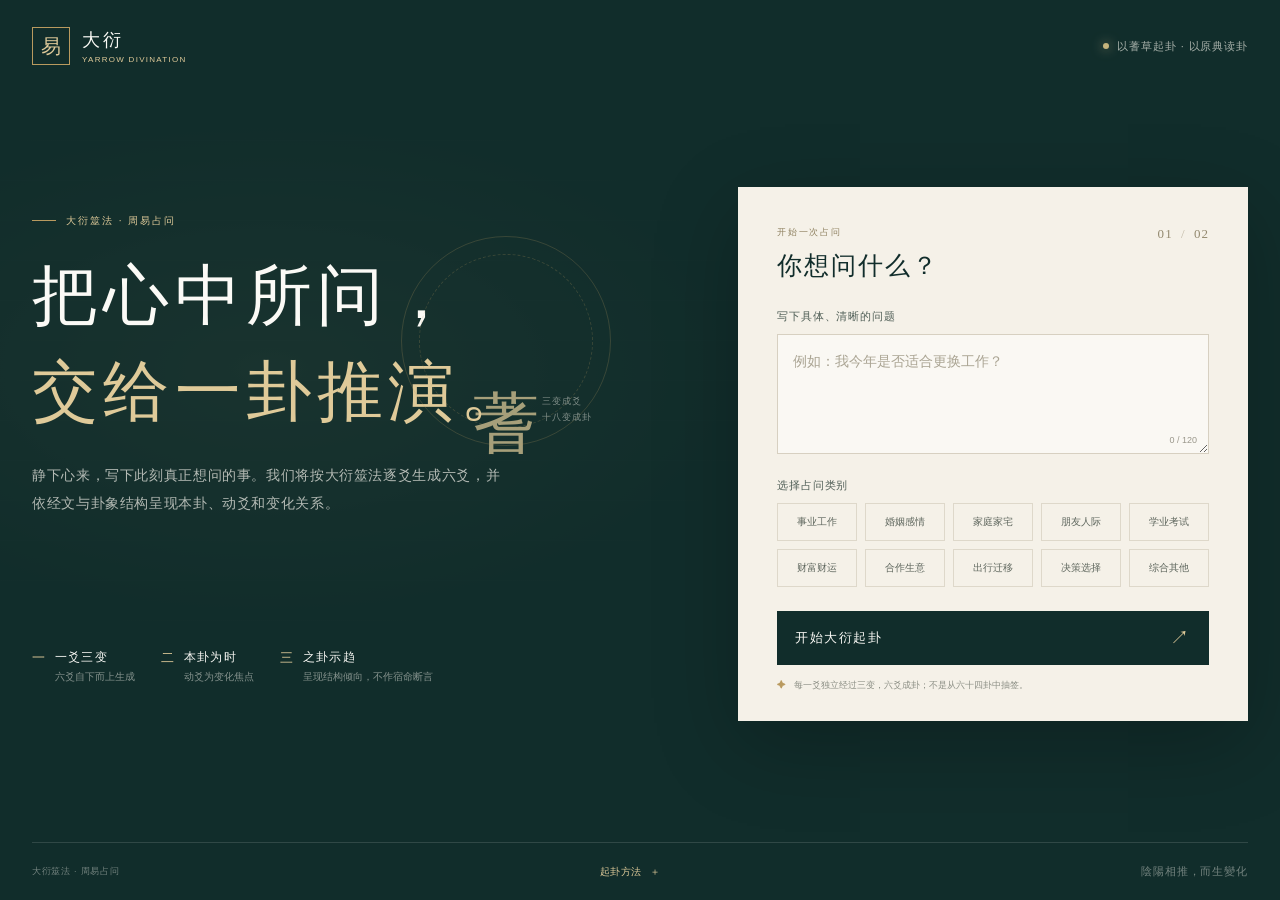
==== public/result.html @ 7d2dc554 "Prepare V4 H5 deployment for Vercel" ====
<!doctype html>
<html lang="zh-CN">
<head>
  <meta charset="utf-8">
  <meta name="viewport" content="width=device-width, initial-scale=1">
  <meta name="theme-color" content="#112d2b">
  <meta name="description" content="查看本卦、动爻、变卦与互卦、错卦、综卦。">
  <title>卦象结果 · 大衍易占</title>
  <link rel="stylesheet" href="assets/app.css">
  <script type="module" src="assets/result.js"></script>
</head>
<body class="result-page">
  <header class="site-header result-header wrap">
    <a class="brand" href="index.html" aria-label="返回大衍易占首页">
      <span class="brand-seal" aria-hidden="true">易</span>
      <span><strong>大衍</strong><small>YARROW DIVINATION</small></span>
    </a>
    <button class="back-button" id="new-question" type="button"><span aria-hidden="true">←</span> 再问一卦</button>
  </header>

  <main class="result-wrap wrap" id="result-root" aria-live="polite">
    <div class="loading-state"><span class="loading-mark">易</span><p>正在载入卦象与原典资料…</p></div>
  </main>

  <footer class="site-footer result-footer wrap">
    <span>判断主线：本卦 → 动爻 → 变卦</span>
    <span class="footer-mark">辅助参考：互卦 · 错卦 · 综卦</span>
  </footer>
</body>
</html>
---- public/assets/app.css ----
@charset "UTF-8";
:root {
  color-scheme: light;
  --ink: #112d2b;
  --ink-soft: #244541;
  --jade: #718b70;
  --jade-light: #dce4d9;
  --gold: #b99a5f;
  --gold-light: #dfca99;
  --paper: #f5f1e8;
  --paper-deep: #eae3d5;
  --white: #fbfaf6;
  --text: #263a37;
  --muted: #79817a;
  --line: #e2dccf;
  --serif: "Noto Serif SC", "Songti SC", "STSong", "SimSun", serif;
  --sans: "Noto Sans SC", "Microsoft YaHei", "PingFang SC", sans-serif;
  font-family: var(--sans);
  color: var(--text);
  background: var(--paper);
  font-synthesis: none;
  text-rendering: optimizeLegibility;
}
* { box-sizing: border-box; }
html { min-width: 320px; background: var(--paper); }
body { min-width: 320px; margin: 0; min-height: 100vh; }
button, textarea { font: inherit; }
button { color: inherit; }
button:focus-visible, textarea:focus-visible, input:focus-visible + span { outline: 2px solid var(--gold); outline-offset: 3px; }
.wrap { width: min(1220px, calc(100% - 64px)); margin-inline: auto; }
.home-page { overflow-x: hidden; background: var(--ink); color: var(--white); position: relative; }
.home-page::before { content: ""; position: absolute; inset: 0; pointer-events: none; opacity: .18; background: radial-gradient(ellipse at 21% 41%, rgba(202,184,133,.25), transparent 36%), repeating-linear-gradient(0deg, transparent 0 39px, rgba(255,255,255,.035) 40px); }
.site-header { position: relative; z-index: 1; display: flex; align-items: center; justify-content: space-between; padding-block: 27px; }
.brand { display: inline-flex; align-items: center; gap: 12px; color: inherit; text-decoration: none; }
.brand-seal { width: 38px; height: 38px; display: grid; place-items: center; border: 1px solid var(--gold); color: var(--gold-light); font: 20px var(--serif); }
.brand strong { display: block; font: 600 18px var(--serif); letter-spacing: .18em; }
.brand small { display: block; margin-top: 3px; color: var(--gold-light); font-size: 8px; letter-spacing: .16em; }
.header-note { color: rgba(250,248,240,.64); font-size: 11px; letter-spacing: .08em; }
.status-dot { display: inline-block; width: 6px; height: 6px; margin-right: 8px; vertical-align: 1px; border-radius: 50%; background: #c5b47d; box-shadow: 0 0 12px rgba(223,202,153,.7); }
.home-layout { position: relative; z-index: 1; display: grid; grid-template-columns: minmax(0, 1fr) minmax(420px, 510px); align-items: center; gap: clamp(48px, 8vw, 128px); min-height: calc(100vh - 150px); padding-block: 42px 68px; }
.home-intro { position: relative; min-height: 520px; display: flex; flex-direction: column; justify-content: center; padding-block: 20px 30px; }
.eyebrow { margin: 0 0 20px; color: var(--gold-light); font-size: 10px; letter-spacing: .2em; text-transform: uppercase; }
.eyebrow-line { display: inline-block; width: 24px; height: 1px; margin: 0 10px 3px 0; background: var(--gold); }
h1, h2, h3, p { margin-top: 0; }
.home-intro h1 { margin-bottom: 23px; font: 400 clamp(40px, 5.2vw, 66px)/1.45 var(--serif); letter-spacing: .08em; }
.home-intro h1 em { color: var(--gold-light); font-style: normal; }
.intro-copy { max-width: 480px; margin-bottom: 33px; color: rgba(250,248,240,.69); font: 14px/2 var(--serif); letter-spacing: .045em; }
.intro-seal { position: absolute; top: 8%; right: 4%; width: 210px; height: 210px; display: grid; place-items: center; color: rgba(223,202,153,.72); }
.seal-ring { position: absolute; border: 1px solid rgba(185,154,95,.22); border-radius: 50%; }
.seal-ring-outer { inset: 0; }
.seal-ring-inner { inset: 18px; border-style: dashed; transform: rotate(18deg); }
.seal-character { font: 66px var(--serif); writing-mode: vertical-rl; letter-spacing: .14em; }
.seal-caption { position: absolute; right: 20px; bottom: 20px; color: rgba(250,248,240,.48); font: 9px/1.8 var(--serif); letter-spacing: .1em; }
.intro-principles { display: flex; flex-wrap: wrap; gap: 16px 26px; margin-top: auto; padding-top: 8px; }
.intro-principles > div { display: flex; align-items: flex-start; gap: 10px; }
.principle-index { color: var(--gold-light); font: 13px var(--serif); }
.intro-principles b, .intro-principles small { display: block; }
.intro-principles b { margin-bottom: 4px; font: 12px var(--serif); letter-spacing: .1em; }
.intro-principles small { color: rgba(250,248,240,.5); font-size: 10px; }
.question-card { padding: 39px 39px 28px; background: var(--paper); color: var(--text); box-shadow: 0 24px 80px rgba(0,0,0,.23); }
.card-heading { display: flex; justify-content: space-between; align-items: flex-start; margin-bottom: 27px; }
.eyebrow-dark { margin-bottom: 10px; color: #8e805f; font-size: 9px; }
.card-heading h2 { margin: 0; color: var(--ink); font: 400 25px var(--serif); letter-spacing: .08em; }
.step-count { color: #93896f; font: 13px var(--serif); letter-spacing: .08em; }
.step-count i { margin-inline: 4px; color: #c3bba9; font-style: normal; }
.field-label { display: block; margin-bottom: 10px; color: #4f5e56; font-size: 11px; letter-spacing: .08em; }
.question-input-wrap { position: relative; }
textarea { display: block; width: 100%; resize: vertical; min-height: 104px; padding: 14px 15px 29px; border: 1px solid #d7d0c1; border-radius: 0; background: rgba(255,255,255,.46); color: var(--ink); font: 14px/1.8 var(--serif); transition: border-color .2s, background .2s; }
textarea::placeholder { color: #aaa493; }
textarea:focus { border-color: #98885f; outline: none; background: #fffdf7; }
.input-counter { position: absolute; right: 12px; bottom: 9px; color: #9a978b; font-size: 9px; }
.category-fieldset { min-width: 0; margin: 24px 0 24px; padding: 0; border: 0; }
.category-fieldset legend { padding: 0; }
.category-grid { display: grid; grid-template-columns: repeat(5, minmax(0, 1fr)); gap: 8px; }
.category-option { position: relative; cursor: pointer; }
.category-option input { position: absolute; width: 1px; height: 1px; opacity: 0; }
.category-option span { display: grid; min-height: 38px; place-items: center; padding: 6px 4px; border: 1px solid #ded8ca; color: #5f675e; font-size: 10px; letter-spacing: .015em; transition: .18s ease; }
.category-option:hover span { border-color: #9d8b60; color: var(--ink); }
.category-option input:checked + span { border-color: var(--ink); background: var(--ink); color: #f5f1e8; box-shadow: inset 0 -2px var(--gold); }
.category-option input:focus-visible + span { outline: 2px solid var(--gold); outline-offset: 2px; }
.primary-button { display: flex; width: 100%; min-height: 54px; align-items: center; justify-content: space-between; padding: 0 18px; border: 0; background: var(--ink); color: var(--white); cursor: pointer; font: 13px var(--serif); letter-spacing: .12em; transition: background .2s, transform .2s; }
.primary-button:hover { background: #1d403c; transform: translateY(-1px); }
.primary-button:disabled { opacity: .55; cursor: wait; transform: none; }
.button-arrow { color: var(--gold-light); font: 19px var(--sans); }
.form-footnote { margin: 13px 0 0; color: #8b8e84; font-size: 9px; line-height: 1.7; }
.form-footnote span { padding-right: 5px; color: var(--gold); }
.site-footer { position: relative; z-index: 2; display: flex; align-items: center; justify-content: space-between; gap: 18px; min-height: 58px; border-top: 1px solid rgba(255,255,255,.13); color: rgba(250,248,240,.42); font-size: 9px; letter-spacing: .08em; }
.text-button { padding: 5px 0; border: 0; background: none; color: var(--gold-light); cursor: pointer; font-size: 10px; letter-spacing: .06em; }
.text-button span { padding-left: 5px; }
.footer-mark { font: 11px var(--serif); letter-spacing: .08em; }
.method-popover { position: absolute; z-index: 4; left: 50%; bottom: 49px; width: min(350px, calc(100vw - 40px)); padding: 20px; transform: translateX(-50%); background: #f6f1e5; box-shadow: 0 12px 40px rgba(0,0,0,.26); color: var(--ink); font-size: 11px; line-height: 1.8; letter-spacing: 0; }
.method-popover b { font-family: var(--serif); font-size: 14px; }
.method-popover p { margin: 9px 0; }
.method-popover .probability-line { color: #756342; font-size: 10px; }
.method-popover small { color: #8e8a7c; }
.ritual-overlay { position: fixed; z-index: 10; inset: 0; display: grid; place-items: center; padding: 20px; background: rgba(10,28,27,.91); backdrop-filter: blur(8px); }
.ritual-overlay[hidden] { display: none; }
.ritual-panel { width: min(600px, 100%); padding: 35px 42px 30px; background: var(--paper); color: var(--text); text-align: center; box-shadow: 0 30px 100px rgba(0,0,0,.35); }
.ritual-orbit { width: 54px; height: 54px; display: grid; place-items: center; margin: 0 auto 18px; border: 1px solid var(--gold); border-radius: 50%; color: var(--gold); animation: slow-turn 12s linear infinite; }
.ritual-orbit span { font: 23px var(--serif); animation: slow-turn 12s linear infinite reverse; }
@keyframes slow-turn { to { transform: rotate(360deg); } }
.ritual-panel h2 { margin-bottom: 8px; color: var(--ink); font: 400 24px var(--serif); letter-spacing: .1em; }
.ritual-question { margin-bottom: 19px; color: #7a7a70; font: 12px var(--serif); }
.ritual-progress-track { height: 2px; background: #ddd6c8; }
.ritual-progress-track span { display: block; width: 0; height: 100%; background: var(--gold); transition: width .25s ease; }
.ritual-status { margin: 12px 0 17px; color: #837755; font-size: 10px; }
.ritual-lines { display: grid; gap: 7px; }
.ritual-line { display: grid; grid-template-columns: 40px 1fr auto; align-items: center; gap: 12px; padding: 8px 10px; border: 1px solid #e2dccf; text-align: left; }
.ritual-line-name { color: #887d64; font: 11px var(--serif); }
.ritual-line-progress { color: #8c9188; font-size: 9px; }
.ritual-line-result { min-width: 62px; color: var(--ink); font: 12px var(--serif); text-align: right; }
.ritual-line-result.is-moving { color: #aa7148; }
.ritual-note { margin: 14px 0 0; color: #a29b8b; font-size: 9px; }

/* Result page */
.result-page { background: #f1ede3; color: var(--text); }
.result-header { padding-block: 19px; border-bottom: 1px solid #ddd6c7; }
.result-header .brand { color: var(--ink); }
.result-header .brand small { color: #8e805f; }
.result-header .brand-seal { color: #927c4e; }
.back-button { padding: 10px 0 10px 12px; border: 0; background: transparent; color: #66736a; cursor: pointer; font-size: 11px; letter-spacing: .05em; }
.back-button span { margin-right: 8px; color: #9b8659; font-size: 16px; }
.result-wrap { min-height: calc(100vh - 150px); padding-block: 25px 46px; }
.question-summary { display: flex; align-items: center; justify-content: space-between; gap: 20px; padding: 17px 20px; border: 1px solid #e1dbce; background: rgba(255,255,255,.38); }
.question-summary-label { display: block; margin-bottom: 5px; color: #8b826e; font-size: 9px; letter-spacing: .16em; }
.question-summary h1 { margin: 0; color: var(--ink); font: 400 18px/1.65 var(--serif); }
.question-meta { display: flex; flex: 0 0 auto; align-items: center; gap: 13px; color: #817c6e; font-size: 10px; }
.question-meta .meta-category { padding: 6px 9px; border: 1px solid #d8cfbc; color: #716443; }
.result-overview { display: grid; grid-template-columns: repeat(3, 1fr); gap: 12px; margin-block: 15px 20px; }
.overview-card { min-height: 82px; padding: 14px 17px; border: 1px solid #e1dbce; background: rgba(255,255,255,.34); }
.overview-card span { display: block; margin-bottom: 8px; color: #918873; font-size: 9px; letter-spacing: .12em; }
.overview-card b { display: inline-block; color: var(--ink); font: 17px var(--serif); letter-spacing: .04em; }
.overview-card small { margin-left: 8px; color: #8a8b80; font-size: 9px; }
.overview-card.accent { border-color: #caba91; background: #f5f0e3; }
.overview-card.accent b { color: #9b7042; }
.hex-tabs { display: flex; gap: 2px; overflow-x: auto; padding: 0 0 1px; border-bottom: 1px solid #cfc7b7; scrollbar-width: thin; }
.hex-tab { position: relative; flex: 1 0 auto; min-width: 110px; padding: 14px 13px 13px; border: 0; background: transparent; color: #89887e; cursor: pointer; font-size: 10px; letter-spacing: .05em; transition: color .2s; }
.hex-tab strong { display: block; margin-top: 5px; color: inherit; font: 15px var(--serif); }
.hex-tab::after { position: absolute; right: 0; bottom: -1px; left: 0; height: 2px; background: transparent; content: ""; }
.hex-tab:hover, .hex-tab[aria-selected="true"] { color: var(--ink); }
.hex-tab[aria-selected="true"]::after { background: var(--gold); }
.hex-detail-layout { display: grid; grid-template-columns: minmax(280px, .78fr) minmax(0, 1.55fr); gap: 16px; align-items: start; padding-top: 17px; }
.hex-visual-card, .reading-card { border: 1px solid #e1dbce; background: var(--white); }
.hex-visual-card { position: sticky; top: 16px; min-height: 475px; padding: 25px 22px 20px; overflow: hidden; }
.hex-visual-card::after { position: absolute; right: -73px; bottom: -97px; width: 260px; height: 260px; border: 1px solid rgba(185,154,95,.12); border-radius: 50%; content: ""; pointer-events: none; }
.visual-kicker { margin: 0 0 8px; color: #9b8c68; font-size: 9px; letter-spacing: .17em; }
.visual-name { margin: 0; color: var(--ink); font: 400 25px var(--serif); letter-spacing: .08em; }
.visual-name small { margin-left: 7px; color: #9a978c; font: 11px var(--sans); letter-spacing: .03em; }
.visual-symbol { position: absolute; top: 16px; right: 19px; color: rgba(185,154,95,.36); font: 35px var(--serif); }
.trigram-labels { display: grid; grid-template-columns: 1fr 1fr; gap: 10px; margin: 19px 0 10px; }
.trigram-label { padding: 8px 10px; background: #f2efe7; color: #5d6a60; font-size: 9px; }
.trigram-label b { display: block; margin-top: 3px; color: var(--ink); font: 12px var(--serif); }
.hexagram-lines { position: relative; z-index: 1; display: grid; gap: 9px; padding: 12px 7px 15px; }
.hex-line { display: grid; grid-template-columns: 38px 1fr 48px; align-items: center; min-height: 25px; gap: 9px; }
.hex-line-position { color: #a09b8d; font: 10px var(--serif); }
.line-mark { display: flex; width: 100%; max-width: 150px; height: 10px; justify-self: center; gap: 10px; }
.line-mark i { flex: 1; display: block; background: var(--ink-soft); }
.hex-line.is-moving .line-mark i { background: #b0804d; box-shadow: 0 0 0 1px rgba(176,128,77,.12); }
.hex-line-state { color: #8e9288; font-size: 8px; text-align: right; }
.hex-line.is-moving .hex-line-state { color: #a16f3e; }
.line-yinyang { display: none; }
.hexagram-note { position: relative; z-index: 1; padding: 11px 12px; border-top: 1px solid #ece7dc; color: #8a897e; font-size: 9px; line-height: 1.8; }
.hexagram-note b { color: #776c53; font-weight: 500; }
.reading-card { min-height: 475px; padding: 27px 29px 29px; }
.reading-heading { display: flex; align-items: flex-start; justify-content: space-between; gap: 12px; padding-bottom: 17px; border-bottom: 1px solid #eae5da; }
.reading-heading h2 { margin: 0; color: var(--ink); font: 400 20px var(--serif); letter-spacing: .08em; }
.reading-heading p { margin: 7px 0 0; color: #8a8d82; font-size: 10px; line-height: 1.7; }
.mode-pill { flex: 0 0 auto; padding: 6px 8px; border: 1px solid #dfd5c0; color: #87754e; font-size: 8px; letter-spacing: .08em; }
.reading-content { padding-top: 19px; }
.content-block { margin-bottom: 21px; }
.content-label { margin: 0 0 9px; color: #9a8b66; font-size: 9px; letter-spacing: .15em; }
.judgment-text { margin: 0; padding: 15px 17px; border-left: 2px solid var(--gold); background: #f6f3eb; color: #253c36; font: 16px/1.9 var(--serif); letter-spacing: .035em; }
.translation-text { margin: 9px 0 0; color: #777d73; font: 12px/1.9 var(--serif); }
.core-message { margin: 0; color: #52665a; font: 13px/2 var(--serif); }
.interpretive-note { margin: 9px 0 0; padding: 12px 14px; background: #f5f4ed; color: #758074; font: 11px/1.85 var(--serif); }
.relation-note { margin: 0 0 20px; padding: 13px 15px; border: 1px solid #e6dfce; background: #fbf9f2; }
.relation-note b { display: block; margin-bottom: 6px; color: #746847; font: 12px var(--serif); }
.relation-note p { margin: 4px 0 0; color: #7b8177; font: 10px/1.8 var(--serif); }
.route-section { margin: 22px 0; padding-top: 18px; border-top: 1px solid #ece7dc; }
.route-section h3, .lines-details summary { margin: 0 0 10px; color: #8b7c58; font: 11px var(--serif); letter-spacing: .1em; }
.rule-explanation { margin: 0 0 12px; color: #85887e; font-size: 10px; line-height: 1.8; }
.quote-card { margin: 8px 0; padding: 13px 14px; border: 1px solid #e9e4d9; background: #fffefa; }
.quote-card.primary { border-left: 2px solid #a88953; }
.quote-card.secondary { border-left: 2px solid #c7c0ae; background: #faf8f2; }
.quote-kicker { display: block; margin-bottom: 6px; color: #9c8b64; font-size: 8px; letter-spacing: .12em; }
.quote-card p { margin: 0; color: #2e453f; font: 13px/1.9 var(--serif); }
.quote-card small { display: block; margin-top: 5px; color: #83877d; font: 10px/1.8 var(--serif); }
.moving-line-detail { margin: 9px 0; padding: 13px 14px; border: 1px solid #eadfcd; background: #fbf8ef; }
.moving-line-detail h4 { display: flex; align-items: center; justify-content: space-between; margin: 0 0 8px; color: #946f42; font: 12px var(--serif); }
.moving-line-detail h4 span { color: #a4a095; font: 9px var(--sans); }
.moving-line-detail .line-original { margin: 0; color: #314740; font: 13px/1.8 var(--serif); }
.moving-line-detail .line-translation { margin: 5px 0 0; color: #7a8177; font: 10px/1.8 var(--serif); }
.moving-line-detail .line-role { margin: 9px 0 0; padding-top: 9px; border-top: 1px solid #eee5d4; color: #727b70; font: 10px/1.85 var(--serif); }
.lines-details { margin-top: 20px; border-top: 1px solid #eae5da; }
.lines-details summary { padding: 15px 0 2px; cursor: pointer; list-style: none; }
.lines-details summary::-webkit-details-marker { display: none; }
.lines-details summary::after { float: right; content: "＋"; color: #9e916e; }
.lines-details[open] summary::after { content: "－"; }
.all-line-item { padding: 11px 12px; border: 1px solid #ece7dc; margin: 8px 0; }
.all-line-item.is-moving { border-color: #d8bd8d; background: #fbf7ed; }
.all-line-item h4 { display: flex; justify-content: space-between; gap: 12px; margin: 0 0 5px; color: #55645a; font: 11px var(--serif); }
.all-line-item h4 span { color: #a77d49; font: 9px var(--sans); }
.all-line-item p { margin: 0; color: #7a8076; font: 10px/1.8 var(--serif); }
.all-line-item .all-line-translation { margin-top: 4px; }
.source-note { margin-top: 18px; color: #a09b8e; font-size: 8px; line-height: 1.8; }
.result-footer { color: #858376; border-top-color: #d9d2c4; }
.result-footer .footer-mark { color: #89836f; }
.loading-state, .error-state { display: grid; place-items: center; min-height: 55vh; color: #818477; text-align: center; font-size: 12px; }
.loading-mark { display: block; margin-bottom: 12px; color: #b09259; font: 34px var(--serif); animation: slow-turn 10s linear infinite; }
.error-state h1 { color: var(--ink); font: 20px var(--serif); }
.error-state p { max-width: 480px; line-height: 1.9; }
.error-state a { color: #8d7345; }

@media (max-width: 960px) {
  .wrap { width: min(100% - 44px, 720px); }
  .home-layout { grid-template-columns: 1fr; gap: 12px; padding-top: 20px; }
  .question-card { order: -1; }
  .home-intro { min-height: 390px; padding-top: 35px; }
  .intro-seal { top: 6%; right: 3%; width: 155px; height: 155px; }
  .seal-character { font-size: 52px; }
  .intro-principles { margin-top: 25px; }
  .question-card { max-width: 600px; width: 100%; margin-inline: auto; }
  .hex-detail-layout { grid-template-columns: minmax(230px, .72fr) minmax(0, 1.35fr); }
  .reading-card { padding-inline: 22px; }
}
@media (max-width: 680px) {
  .wrap { width: calc(100% - 32px); }
  .site-header { padding-block: 18px; }
  .header-note { font-size: 9px; }
  .home-layout { padding-top: 0; padding-bottom: 35px; }
  .home-intro { min-height: 370px; padding-top: 35px; }
  .home-intro h1 { font-size: clamp(37px, 10vw, 50px); }
  .intro-copy { max-width: 390px; font-size: 12px; }
  .intro-seal { top: 0; right: -4px; width: 112px; height: 112px; opacity: .68; }
  .seal-ring-inner { inset: 10px; }
  .seal-character { font-size: 38px; }
  .seal-caption { display: none; }
  .intro-principles { gap: 12px 16px; }
  .intro-principles small { max-width: 115px; line-height: 1.6; }
  .question-card { padding: 28px 20px 22px; }
  .category-grid { grid-template-columns: repeat(2, minmax(0, 1fr)); }
  .category-option span { min-height: 40px; font-size: 11px; }
  .site-footer { min-height: 58px; font-size: 8px; }
  .footer-mark { font-size: 9px; }
  .ritual-panel { padding: 28px 18px 23px; }
  .ritual-line { grid-template-columns: 36px 1fr auto; gap: 7px; padding: 7px 8px; }
  .ritual-line-result { min-width: 54px; font-size: 10px; }
  .result-header { padding-block: 13px; }
  .result-wrap { padding-block: 14px 30px; }
  .question-summary { align-items: flex-start; padding: 13px 14px; }
  .question-summary h1 { font-size: 15px; }
  .question-meta { flex-direction: column; align-items: flex-end; gap: 6px; }
  .question-meta .meta-category { padding: 4px 6px; }
  .question-meta time { font-size: 8px; }
  .result-overview { gap: 7px; margin-block: 9px 13px; }
  .overview-card { min-height: 74px; padding: 11px 9px; }
  .overview-card span { font-size: 8px; }
  .overview-card b { font-size: 13px; }
  .overview-card small { display: block; margin: 5px 0 0; font-size: 8px; }
  .hex-tab { min-width: 95px; padding: 12px 9px; font-size: 9px; }
  .hex-tab strong { font-size: 13px; }
  .hex-detail-layout { grid-template-columns: 1fr; gap: 10px; padding-top: 11px; }
  .hex-visual-card { position: relative; top: auto; min-height: 0; padding: 19px 17px 14px; }
  .hexagram-lines { gap: 6px; padding-block: 9px 11px; }
  .hex-line { min-height: 21px; }
  .line-mark { max-width: 132px; height: 8px; }
  .reading-card { min-height: 0; padding: 21px 17px 24px; }
  .reading-heading h2 { font-size: 18px; }
  .question-meta .meta-category { font-size: 8px; }
  .result-footer { gap: 8px; }
}
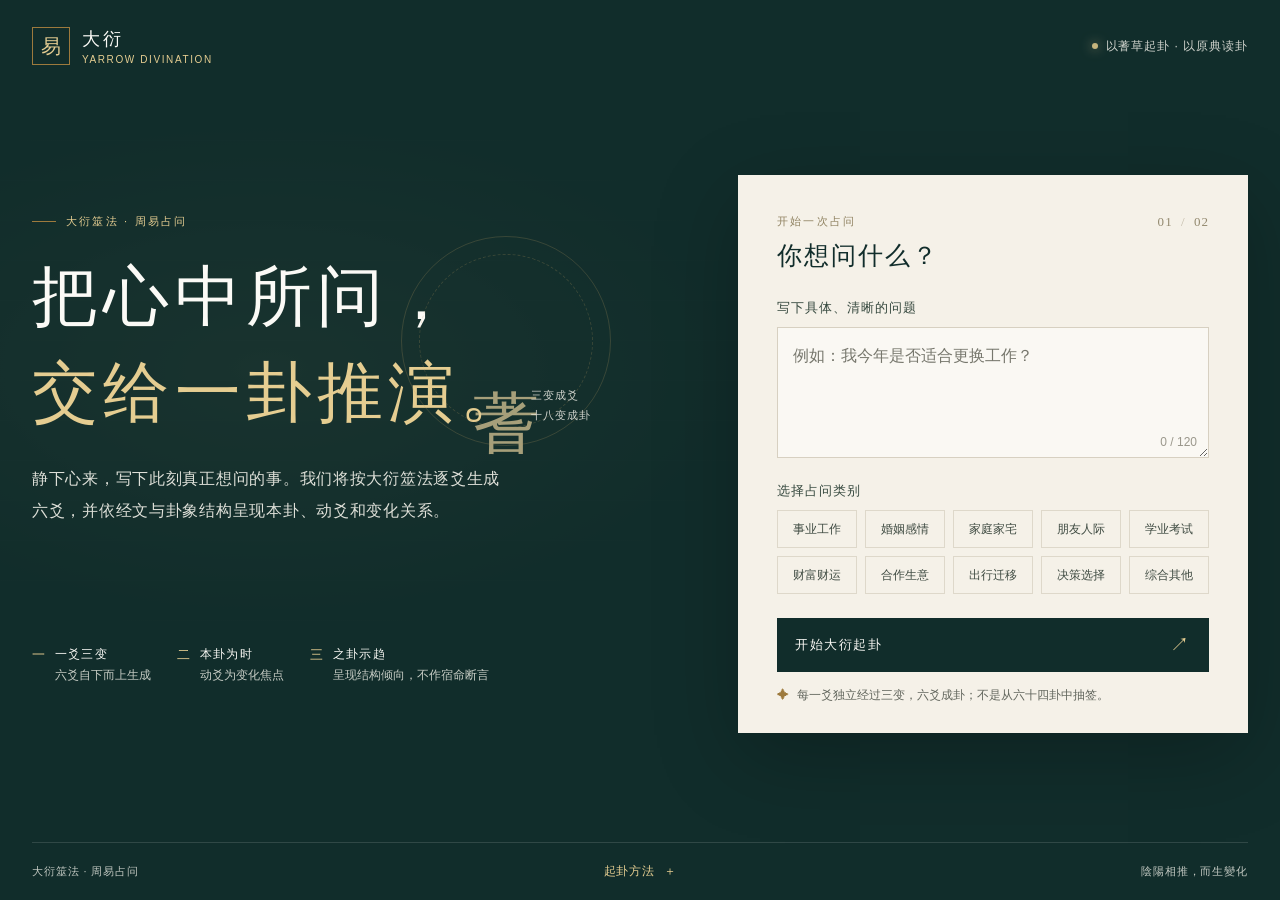
==== commit e053a1df: "Add Markdown export for divination results" ====
--- a/public/result.html
+++ b/public/result.html
@@ -15,7 +15,10 @@
       <span class="brand-seal" aria-hidden="true">易</span>
       <span><strong>大衍</strong><small>YARROW DIVINATION</small></span>
     </a>
-    <button class="back-button" id="new-question" type="button"><span aria-hidden="true">←</span> 再问一卦</button>
+    <div class="result-actions">
+      <button class="export-markdown-button" id="export-markdown" type="button" disabled>导出 Markdown</button>
+      <button class="back-button" id="new-question" type="button"><span aria-hidden="true">←</span> 再问一卦</button>
+    </div>
   </header>
 
   <main class="result-wrap wrap" id="result-root" aria-live="polite">
--- a/public/assets/app.css
+++ b/public/assets/app.css
@@ -118,6 +118,10 @@
 .result-header .brand { color: var(--ink); }
 .result-header .brand small { color: #8e805f; }
 .result-header .brand-seal { color: #927c4e; }
+.result-actions { display: flex; align-items: center; gap: 10px; }
+.export-markdown-button { padding: 9px 12px; border: 1px solid #b7aa8b; background: #fbfaf6; color: #34473d; cursor: pointer; font-size: 12px; transition: background .18s, border-color .18s; }
+.export-markdown-button:hover { border-color: #8e7545; background: #f2eddf; }
+.export-markdown-button:disabled { opacity: .55; cursor: wait; }
 .back-button { padding: 10px 0 10px 12px; border: 0; background: transparent; color: #66736a; cursor: pointer; font-size: 11px; letter-spacing: .05em; }
 .back-button span { margin-right: 8px; color: #9b8659; font-size: 16px; }
 .result-wrap { min-height: calc(100vh - 150px); padding-block: 25px 46px; }
@@ -246,6 +250,9 @@
   .ritual-line { grid-template-columns: 36px 1fr auto; gap: 7px; padding: 7px 8px; }
   .ritual-line-result { min-width: 54px; font-size: 10px; }
   .result-header { padding-block: 13px; }
+  .result-actions { gap: 3px; }
+  .export-markdown-button { padding: 8px 7px; font-size: 11px; white-space: nowrap; }
+  .back-button { padding-left: 7px; }
   .result-wrap { padding-block: 14px 30px; }
   .question-summary { align-items: flex-start; padding: 13px 14px; }
   .question-summary h1 { font-size: 15px; }
@@ -269,3 +276,122 @@
   .question-meta .meta-category { font-size: 8px; }
   .result-footer { gap: 8px; }
 }
+
+/* Readability and line-by-line reading controls */
+:root {
+  --ink-soft: #1d3c37;
+  --jade: #567356;
+  --jade-light: #e0e8dc;
+  --gold: #9d7a3d;
+  --gold-light: #e5cd91;
+  --text: #203630;
+  --muted: #59665d;
+  --line: #d4cebf;
+}
+body { text-size-adjust: 100%; -webkit-text-size-adjust: 100%; }
+.header-note { color: rgba(250,248,240,.82); font-size: 12px; }
+.brand small { font-size: 10px; }
+.eyebrow, .eyebrow-dark, .visual-kicker, .content-label,
+.question-summary-label, .overview-card span, .quote-kicker { font-size: 11px; }
+.intro-copy { color: rgba(250,248,240,.88); font-size: 16px; }
+.intro-principles small { color: rgba(250,248,240,.78); font-size: 12px; }
+.seal-caption { color: rgba(250,248,240,.82); font-size: 11px; }
+.field-label { color: #35483e; font-size: 13px; }
+textarea { font-size: 16px; }
+textarea::placeholder { color: #77776d; }
+.input-counter, .category-option span, .form-footnote, .method-popover,
+.method-popover .probability-line, .ritual-status, .ritual-line-name,
+.ritual-line-progress, .ritual-note { font-size: 12px; }
+.category-option span { color: #3f4b42; }
+.form-footnote { color: #62665d; }
+.site-footer { flex-wrap: wrap; color: rgba(250,248,240,.76); font-size: 11px; }
+.text-button { font-size: 12px; }
+.method-popover { color: #203630; }
+.method-popover small { color: #5e5a4e; font-size: 11px; }
+.ritual-question { color: #55594f; font-size: 14px; }
+.ritual-status { color: #5f5238; }
+.ritual-line-name, .ritual-line-progress { color: #565e55; }
+.ritual-note { color: #626359; }
+.back-button { color: #3f5148; font-size: 13px; }
+.question-summary-label { color: #625b49; }
+.question-meta { color: #535b52; font-size: 12px; }
+.question-meta .meta-category { color: #594a2a; }
+.overview-card span { color: #5e5849; }
+.overview-card small { color: #535c52; font-size: 11px; }
+.overview-card.accent b { color: #805523; }
+.hex-tab { color: #5c6158; font-size: 12px; }
+.hex-tab:hover, .hex-tab[aria-selected="true"] { color: #102b27; }
+.visual-kicker { color: #75613c; }
+.visual-name small { color: #5f6259; font-size: 12px; }
+.trigram-label { color: #34483d; font-size: 11px; }
+.hex-line-position { color: #535e53; font-size: 12px; }
+.hex-line-state { color: #50594f; font-size: 11px; }
+.hex-line.is-moving .hex-line-state { color: #815322; }
+.hexagram-note { color: #555d53; font-size: 11px; }
+.hexagram-note b { color: #5e4c2b; }
+.reading-heading p { color: #535d53; font-size: 13px; }
+.mode-pill { color: #62512d; font-size: 11px; }
+.content-label, .route-section h3, .lines-details summary { color: #725e35; }
+.translation-text { color: #4f5c51; font-size: 14px; }
+.core-message { color: #30483b; font-size: 15px; }
+.interpretive-note { color: #4e5b4e; font-size: 13px; }
+.relation-note b { color: #5e4c2d; font-size: 14px; }
+.relation-note p, .rule-explanation { color: #505a50; font-size: 13px; }
+.quote-kicker { color: #745c2c; }
+.quote-card p { color: #263c34; font-size: 15px; }
+.quote-card small { color: #515b50; font-size: 13px; }
+.moving-line-detail h4 { color: #765123; font-size: 14px; }
+.moving-line-detail h4 span, .all-line-item h4 span { color: #555c52; font-size: 11px; }
+.moving-line-detail .line-original { color: #263e35; font-size: 15px; }
+.moving-line-detail .line-translation, .moving-line-detail .line-role { color: #4e5b50; font-size: 13px; }
+.all-line-item h4 { color: #344b3e; font-size: 14px; }
+.all-line-item p { color: #4e5a4f; font-size: 13px; }
+.source-note { color: #5d6056; font-size: 11px; }
+.result-footer { color: #4d554d; }
+.result-footer .footer-mark { color: #514b3a; }
+.loading-state, .error-state { color: #4e5950; font-size: 14px; }
+.error-state a { color: #684f20; }
+
+.hexagram-widget { position: relative; z-index: 1; }
+.hex-line {
+  width: 100%;
+  padding: 4px 6px;
+  border: 0;
+  border-radius: 3px;
+  background: transparent;
+  color: inherit;
+  text-align: left;
+  cursor: pointer;
+  transition: background-color .16s ease;
+}
+.hex-line:hover, .hex-line:focus-visible, .hex-line[aria-expanded="true"] { background: #f0ebdf; }
+.hex-line:focus-visible { outline: 2px solid var(--gold); outline-offset: 1px; }
+.hexagram-lines { gap: 6px; }
+.line-reading-popover {
+  margin: 2px 7px 12px;
+  padding: 13px 15px;
+  border: 1px solid #d9ceb3;
+  border-left: 3px solid var(--gold);
+  background: #f8f5ec;
+  color: #263a32;
+  font-size: 14px;
+  line-height: 1.8;
+}
+.line-reading-popover[hidden] { display: none; }
+.line-reading-heading { display: flex; align-items: flex-start; justify-content: space-between; gap: 12px; }
+.line-reading-heading span { color: #5f5847; font-size: 12px; }
+.line-reading-heading h3 { margin: 3px 0 0; color: #263b32; font: 17px/1.5 var(--serif); }
+.line-reading-close { flex: 0 0 auto; padding: 4px 8px; border: 1px solid #cfc4ab; background: #fffdf7; color: #4f5149; cursor: pointer; font-size: 12px; }
+.line-reading-original { margin: 12px 0 0; color: #21392f; font: 16px/1.9 var(--serif); }
+.line-reading-translation { margin: 6px 0 0; color: #4c584e; font: 14px/1.8 var(--serif); }
+.line-reading-role { margin: 9px 0 0; padding-top: 8px; border-top: 1px solid #e2dac9; color: #505a50; font: 13px/1.8 var(--serif); }
+
+@media (max-width: 680px) {
+  .header-note { font-size: 11px; }
+  .site-footer { font-size: 10px; }
+  .question-summary h1 { font-size: 16px; }
+  .question-meta time { font-size: 10px; }
+  .overview-card span, .overview-card small { font-size: 10px; }
+  .hex-tab { font-size: 11px; }
+  .hex-tab strong { font-size: 14px; }
+}
